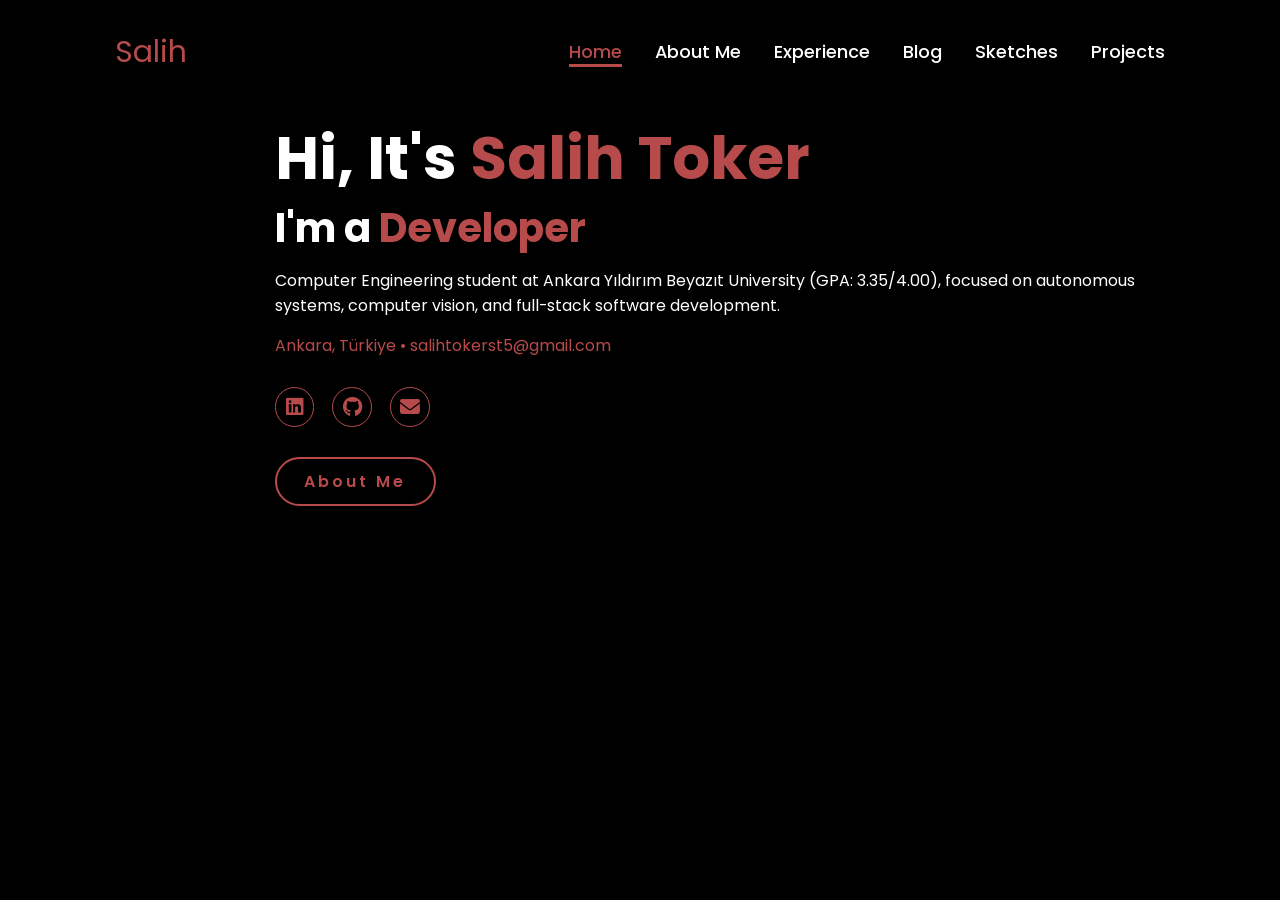
==== index.html @ 9b0fb354 "update experience, index, and projects pages with new content and improved structure" ====
<!DOCTYPE html>
<html lang="en">
<head>
    <meta charset="UTF-8">
    <meta name="viewport" content="width=device-width, initial-scale=1.0">
    <link rel="icon" type="image/png" href="assets/images/logo.png">
    <link rel="stylesheet" href="https://cdnjs.cloudflare.com/ajax/libs/font-awesome/6.6.0/css/all.min.css" integrity="sha512-Kc323vGBEqzTmouAECnVceyQqyqdsSiqLQISBL29aUW4U/M7pSPA/gEUZQqv1cwx4OnYxTxve5UMg5GT6L4JJg==" crossorigin="anonymous" referrerpolicy="no-referrer" />
    <link rel="stylesheet" href="assets/css/style.css">
    <title>Salih Toker | Home</title>
</head>
<body>
    <header>
        <a href="index.html" class="logo">Salih</a>

        <nav>
            <a href="index.html" class="active"> Home</a>
            <a href="about-me.html">About Me</a>
            <a href="experience.html">Experience</a>
            <a href="blog.html">Blog</a>
            <a href="sketches.html">Sketches</a>
            <a href="projects.html">Projects</a>
        </nav>

        <button class="menu-toggle" aria-label="Toggle Navigation">
            ☰
        </button>
    </header>
    <section class="home">
        <div class="home-img"> 
            <img src="assets/images/main.jpg" alt="">
        </div>
        <div class="home-content">
            <h1>Hi, It's <span>Salih Toker</span></h1>
            <h3 class="typing-text"> I'm a <span></span></h3>
            <p>Computer Engineering student at Ankara Yıldırım Beyazıt University (GPA: 3.35/4.00), focused on autonomous systems, computer vision, and full-stack software development.</p>
            <p class="contact-line">Ankara, Türkiye • salihtokerst5@gmail.com</p>
            <div class="social-icons">
            <a href="https://www.linkedin.com/in/salihtoker/" target="_blank"><i class="fa-brands fa-linkedin"></i></a>   
            <a href="https://github.com/SalihToker" target="_blank"><i class="fa-brands fa-github"></i></a>   
            <a href="mailto:salihtokerst5@gmail.com" target="_blank"><i class="fa-solid fa-envelope"></i></a>   
            </div>
            <a href="about-me.html" class="btn">About Me</a>
        </div>

    </section>
    <script src="assets/js/main.js"></script>
</body>
</html>
---- assets/css/style.css ----
@import url('https://fonts.googleapis.com/css2?family=Poppins:wght@100;200;300;400;500;600&display=swap');

*{
    margin: 0;
    padding: 0;
    box-sizing: border-box;
    text-decoration: none;
    border: none;
    outline: none;
    font-family: 'Poppins', 'sans-serif';
}

html{
    font-size: 62.25%;
}

body{
    width: 100%;
    height: 100vh;
    overflow-x: hidden;
    background-color: black;
    color: white;
}

header{
    margin-top: 20px;
    position: fixed;
    top: 0;
    left: 0;
    width: 100%;
    padding: 1rem 9%;
    background-color: transparent;
    filter: drop-shadow(10px);
    display: flex;
    justify-content: space-between;
    align-items: center;
    z-index: 100;
}

.logo{
    font-size: 3rem;
    color: #b74b4b;
    font-size: 800;
    cursor: pointer;
    transition: 0.5s ease;
}
.logo:hover{
    transform: scale(1.1);
}

nav a{
    font-size: 1.8rem;
    color: white;
    margin-left: 3rem;
    font-weight: 500;
    transition: 0.3s ease;
    border-bottom: 3px solid transparent;
}

nav a:hover,
nav a.active{
    color: #b74b4b;
    border-bottom: 3px solid #b74b4b;
}

.menu-toggle {
    display: none; /* Başlangıçta düğmeyi gizle */
    position: absolute;
    top: 20px;
    right: 20px;
    background: none;
    border: none;
    font-size: 2.5rem;
    color: white;
    cursor: pointer;
}

@media(max-width:995px){
    nav{
        position: absolute;
        display: none;
        top: 100%;
        right: 0;
        width: 40%;
        border-left: 3px solid #b74b4b;
        border-bottom: 3px solid #b74b4b;
        border-bottom-left-radius: 2rem;
        padding: 1.5rem 1rem;
        background-color: #161616;
        border-top: 0.1rem solid rgba(0,0,0,0.1);
    }

    nav.active{
        display: block;
    }

    nav a{
        display: block;
        font-size: 2rem;
        margin: 3rem 0;
    }

    nav a:hover,
    nav a.active{
        padding: 1rem;
        border-radius: 0.5rem;
        border-bottom: 0.5rem solid #b74b4b;
    }

    .menu-toggle {
        display: block; /* Mobilde düğmeyi göster */
    }
}

section{
    min-width: 100vh;
    padding: 5rem 9% 5rem;
}

.home{
    padding-top: 120px;
    display: flex;
    justify-content: center;
    align-items: center;
    gap: 8rem;
    background-color: black;
}

.home .home-content h1{
    font-size: 6rem;
    font-weight: 700;
    line-height: 1.3;
}

span{
    color: #b74b4b;
}

.home-content h3{
    font-size: 4rem;
    margin-bottom: 1rem;
    font-weight: 700;
}

.home-content p{
    font-size: 1.6rem;
}

.home-img{
    border-radius: 50%;
}

.home-img img{
    position: relative;
    width: 32vw;
    border-radius: 50%;
    box-shadow: 0 0 25px solid #b74b4b;
    cursor: pointer;
    transition: 0.2s linear;
}

.home-img img:hover{
    font-size: 1.8rem;
    font-weight: 500;
}

.social-icons a{
    display: inline-flex;
    justify-content: center;
    align-items: center;
    width: 4rem;
    height: 4rem;
    background-color: transparent;
    border: 0.2rem solid #b74b4b;
    font-size: 2rem;
    border-radius: 50%;
    margin: 3rem 1.5rem 3rem 0;
    transition: 0.3 ease;
    color: #b74b4b;
}

.social-icons a:hover{
    color: black;
    transform: scale(1.3)translateY(-5px);
    background-color: #b74b4b;
    box-shadow: 0 0 25px #b74b4b;
}

.btn{
    display: inline-block;
    padding: 1rem 2.8rem;
    background-color: black;
    border-radius: 4rem;
    font-size: 1.6rem;
    color: #b74b4b;
    letter-spacing: 0.3rem;
    font-weight: 600;
    border: 2px solid #b74b4b;
    transition: 0.3 ease;
    cursor: pointer;
}

.btn:hover{
    transform: scale3d(1.03);
    background-color: #b74b4b;
    color: black;
    box-shadow: 0 0 25px #b74b4b;
}

.typing-text{
    font-size: 34px;
    font-weight: 600;
    min-width: 280px;
}

.typing-text span{
    position: relative;
}

.typing-text span::before{
    content: "Developer";
    color: #b74b4b;
    animation: words 15s infinite;
}

.typing-text span::after{
    content:"";
    background-color: black;
    position: absolute;
    width: calc(100% + 8px);
    height: 100%;
    border-left: 3px solid black;
    right: -8;
    animation: cursor 1s infinite;
}

@keyframes cursor{
    to{
        border-left: 3px solid #b74b4b
    }
}

@keyframes words{
    0%, 25%{
        content: "Computer Engineer";
    }
    26%, 50%{
        content: "CV Engineer";
    }
    51%, 75%{
        content: "Full-Stack Developer";
    }
    76%, 100%{
        content: "AI Enthusiast";
    }
}

@media (max-width: 1000px){
    .home{
        gap: 4rem;
    }
}

.home-img img{
    width: 20vw;
    margin: 4rem;
}

@media (max-width: 995px){
    body{
        width: fit-content;
        overflow-x: hidden;
        flex-direction: column;
    }

    header{
        justify-content: space-between;
        position: absolute;
        margin-right: 0;
    }
    .menu-toggle {
        position: absolute;
    }
    
    section{
        min-width: 0vh;
    }

    .home{
        flex-direction: column;
        margin: 3rem 2rem;
        height: fit-content;
        width: fit-content;
        right: 0;
        padding-bottom: 10vw;
    }

    .home .home-content h3{
        font-size: 2.5rem;
    }
    .home-img img{
        width: 60vw;
        margin: 4rem;
        margin-top: 15vw;
    }
}

.home-content h1{
    font-size: 5rem;
}

.contact-line{
    margin-top: 1.5rem;
    color: #b74b4b;
}




.about-container {
    display: flex;
    justify-content: space-between;
}

.about-column {
    width: 49.5%; /* Sütun genişliğini ayarlar */
    padding: 10px; /* İçerik boşluğunu ayarlar */
    box-shadow: 2px 2px 8px rgba(0, 0, 0, 0.1); /* Hafif gölge ekler */
    text-align: center;
    border-radius: 3rem;
    border: 2px solid #b74b4b;
}

.about-container h2 {
    font-size: 30px;
    margin-bottom: 10px;
    color: #b74b4b;
}

.about-container h3{
    font-size: 17px;
}

ul {
    list-style-type: none; /* Liste işaretlerini kaldırır */
    padding-left: 0;
}

li {
    font-size: 16px;
    margin-bottom: 15px; /* Liste öğeleri arasındaki boşluk */
}





.sketches-container {
    display: flex;
    flex-wrap: wrap; /* İçeriği sarar ve bir sonraki satıra geçer */
    gap: 20px; /* Öğeler arasındaki boşluk */
    justify-content: center; /* İçeriği ortalar */
}

.sketch-item {
    width: 450px; /* Resimlerin genişliği */
    text-align: center; /* Alt açıklamayı ortalar */
}

.sketch-item img {
    width: 100%; /* Resmi kapsayıcıya göre ölçeklendirir */
    height: auto; /* Oranları korur */
    border: 2px solid #b74b4b; /* Resimlere kenarlık ekler */
    border-radius: 1rem;
    box-shadow: 2px 2px 8px rgba(0, 0, 0, 0.1); /* Hafif gölge ekler */
}

.sketch-item p {
    margin-top: 10px;
    font-size: 16px;
    color: #b74b4b;
}

@media (max-width: 995px){
    .sketches-container {
        width: fit-content;
        flex-direction: column
    }

    .sketch-item{
        width: fit-content;
    }
    
}


.table-striped{
    color: white;
    font-size: large;
    
    justify-content: space-between;
    align-items: center;
    z-index: 100;
}

table{
    justify-content: space-between;

}
tbody{
    justify-content: space-between;
}

tr{
    justify-content: space-between;
    margin-right: 2rem;
}

table {
    border-spacing: 10px; /* Satırlar arasındaki boşluğu artırır */
    border: #b74b4b;
  }
  
  td, th {
    padding: 15px; /* Hücre içindeki boşluğu artırır */
  }

.cv-section{
    padding: 0 9% 5rem;
}

.cv-grid{
    display: grid;
    grid-template-columns: repeat(auto-fit, minmax(320px, 1fr));
    gap: 2rem;
}

.cv-card{
    border: 2px solid #b74b4b;
    border-radius: 2rem;
    padding: 2rem;
    background-color: #0f0f0f;
}

.cv-card h2{
    font-size: 2.2rem;
    color: #b74b4b;
    margin-bottom: 0.8rem;
}

.cv-card h3{
    font-size: 1.5rem;
    margin-bottom: 1.2rem;
}

.cv-card ul{
    list-style: disc;
    padding-left: 2rem;
    text-align: left;
}

.cv-card li{
    font-size: 1.5rem;
    margin-bottom: 1rem;
}

@media (max-width: 995px){
    .cv-section{
        padding: 0 2rem 4rem;
    }

    .cv-grid{
        grid-template-columns: 1fr;
    }
}
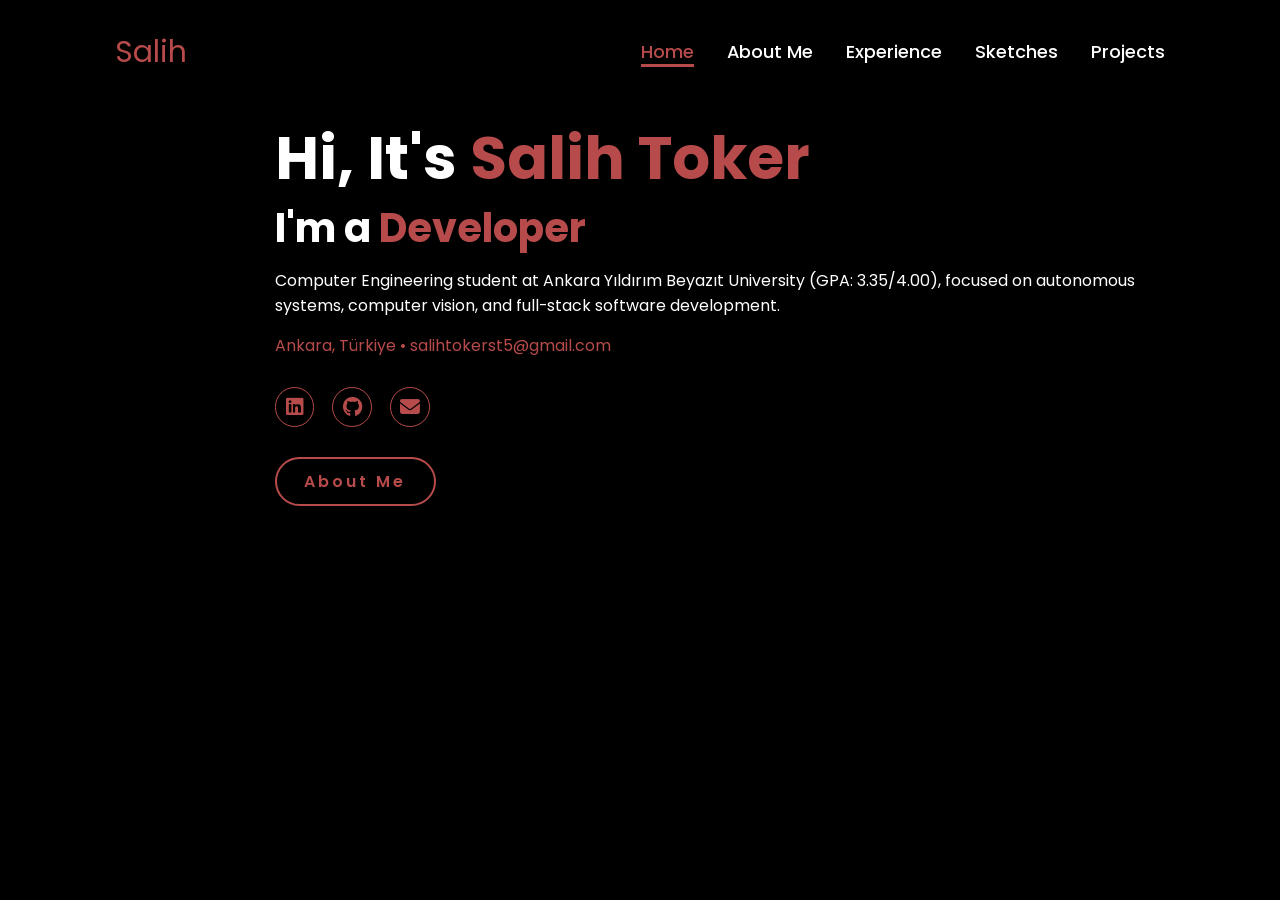
==== commit c69219a2: "remove blog link from navigation across multiple pages" ====
--- a/index.html
+++ b/index.html
@@ -16,7 +16,6 @@
             <a href="index.html" class="active"> Home</a>
             <a href="about-me.html">About Me</a>
             <a href="experience.html">Experience</a>
-            <a href="blog.html">Blog</a>
             <a href="sketches.html">Sketches</a>
             <a href="projects.html">Projects</a>
         </nav>
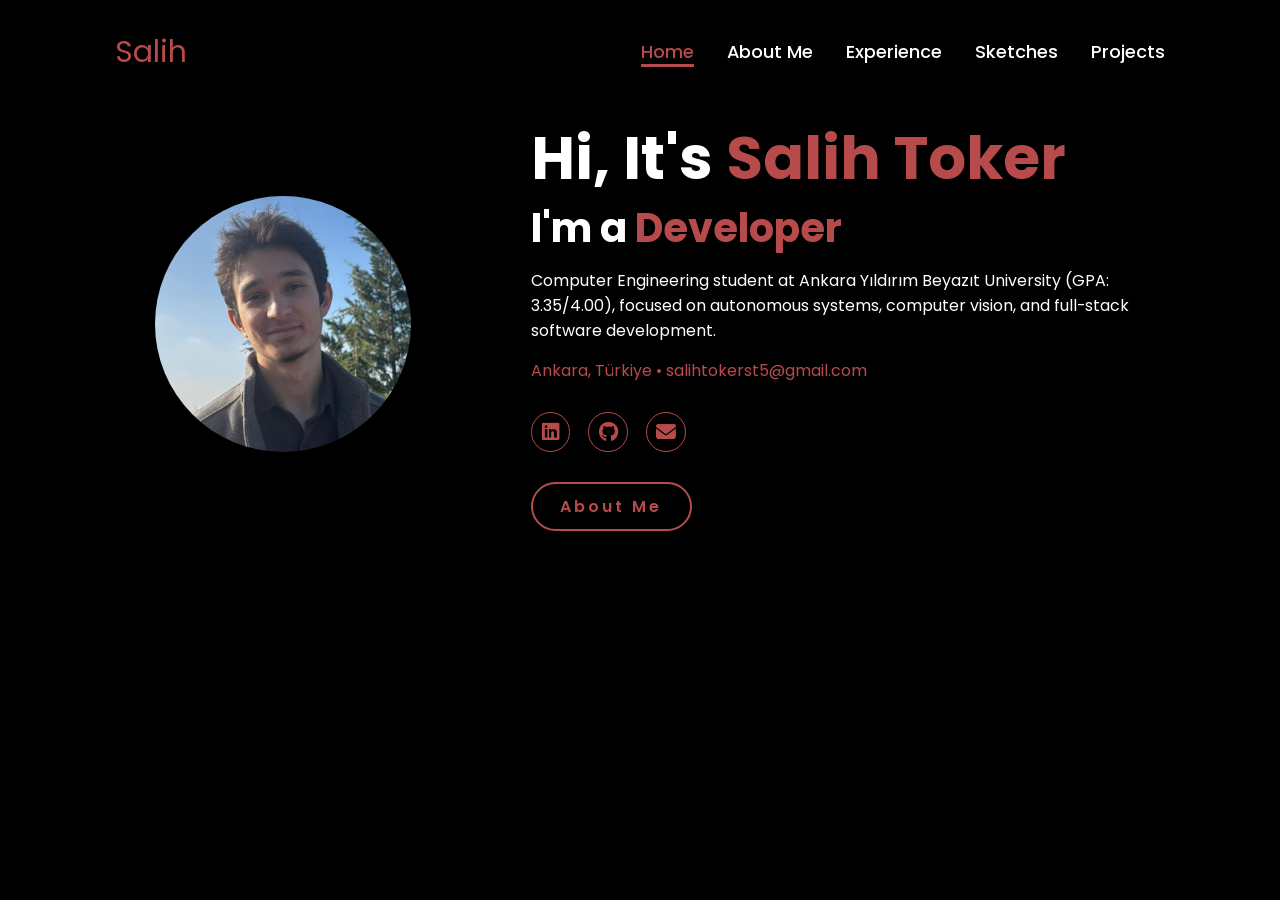
==== commit d3ca3677: "update navigation links to use absolute paths; modify header links across multiple pages" ====
--- a/index.html
+++ b/index.html
@@ -10,14 +10,14 @@
 </head>
 <body>
     <header>
-        <a href="index.html" class="logo">Salih</a>
+        <a href="/" class="logo">Salih</a>
 
         <nav>
-            <a href="index.html" class="active"> Home</a>
-            <a href="about-me.html">About Me</a>
-            <a href="experience.html">Experience</a>
-            <a href="sketches.html">Sketches</a>
-            <a href="projects.html">Projects</a>
+            <a href="/" class="active"> Home</a>
+            <a href="/about-me">About Me</a>
+            <a href="/experience">Experience</a>
+            <a href="/sketches">Sketches</a>
+            <a href="/projects">Projects</a>
         </nav>
 
         <button class="menu-toggle" aria-label="Toggle Navigation">
@@ -38,7 +38,7 @@
             <a href="https://github.com/SalihToker" target="_blank"><i class="fa-brands fa-github"></i></a>   
             <a href="mailto:salihtokerst5@gmail.com" target="_blank"><i class="fa-solid fa-envelope"></i></a>   
             </div>
-            <a href="about-me.html" class="btn">About Me</a>
+            <a href="/about-me" class="btn">About Me</a>
         </div>
 
     </section>
--- a/assets/css/style.css
+++ b/assets/css/style.css
@@ -16,7 +16,8 @@
 
 body{
     width: 100%;
-    height: 100vh;
+    min-height: 100vh;
+    height: auto;
     overflow-x: hidden;
     background-color: black;
     color: white;
@@ -81,7 +82,7 @@
         display: none;
         top: 100%;
         right: 0;
-        width: 40%;
+        width: 70%;
         border-left: 3px solid #b74b4b;
         border-bottom: 3px solid #b74b4b;
         border-bottom-left-radius: 2rem;
@@ -113,7 +114,8 @@
 }
 
 section{
-    min-width: 100vh;
+    min-width: 0;
+    width: 100%;
     padding: 5rem 9% 5rem;
 }
 
@@ -245,7 +247,7 @@
         content: "Computer Engineer";
     }
     26%, 50%{
-        content: "CV Engineer";
+        content: "Game Developer";
     }
     51%, 75%{
         content: "Full-Stack Developer";
@@ -268,7 +270,7 @@
 
 @media (max-width: 995px){
     body{
-        width: fit-content;
+        width: 100%;
         overflow-x: hidden;
         flex-direction: column;
     }
@@ -290,9 +292,10 @@
         flex-direction: column;
         margin: 3rem 2rem;
         height: fit-content;
-        width: fit-content;
+        width: 100%;
         right: 0;
         padding-bottom: 10vw;
+        gap: 2rem;
     }
 
     .home .home-content h3{
@@ -320,10 +323,15 @@
 .about-container {
     display: flex;
     justify-content: space-between;
+    gap: 2rem;
+}
+
+.about-container + .about-container {
+    margin-top: 2rem;
 }
 
 .about-column {
-    width: 49.5%; /* Sütun genişliğini ayarlar */
+    width: calc(50% - 1rem); /* Sütun genişliğini ayarlar */
     padding: 10px; /* İçerik boşluğunu ayarlar */
     box-shadow: 2px 2px 8px rgba(0, 0, 0, 0.1); /* Hafif gölge ekler */
     text-align: center;
@@ -383,14 +391,27 @@
 
 @media (max-width: 995px){
     .sketches-container {
-        width: fit-content;
-        flex-direction: column
+        width: 100%;
+        flex-direction: column;
+        align-items: center;
     }
 
     .sketch-item{
-        width: fit-content;
+        width: min(100%, 450px);
+        max-width: 450px;
+        margin: 0 auto;
     }
     
+}
+
+@media (max-width: 995px){
+    .about-container {
+        flex-direction: column;
+    }
+
+    .about-column {
+        width: 100%;
+    }
 }
 
 
